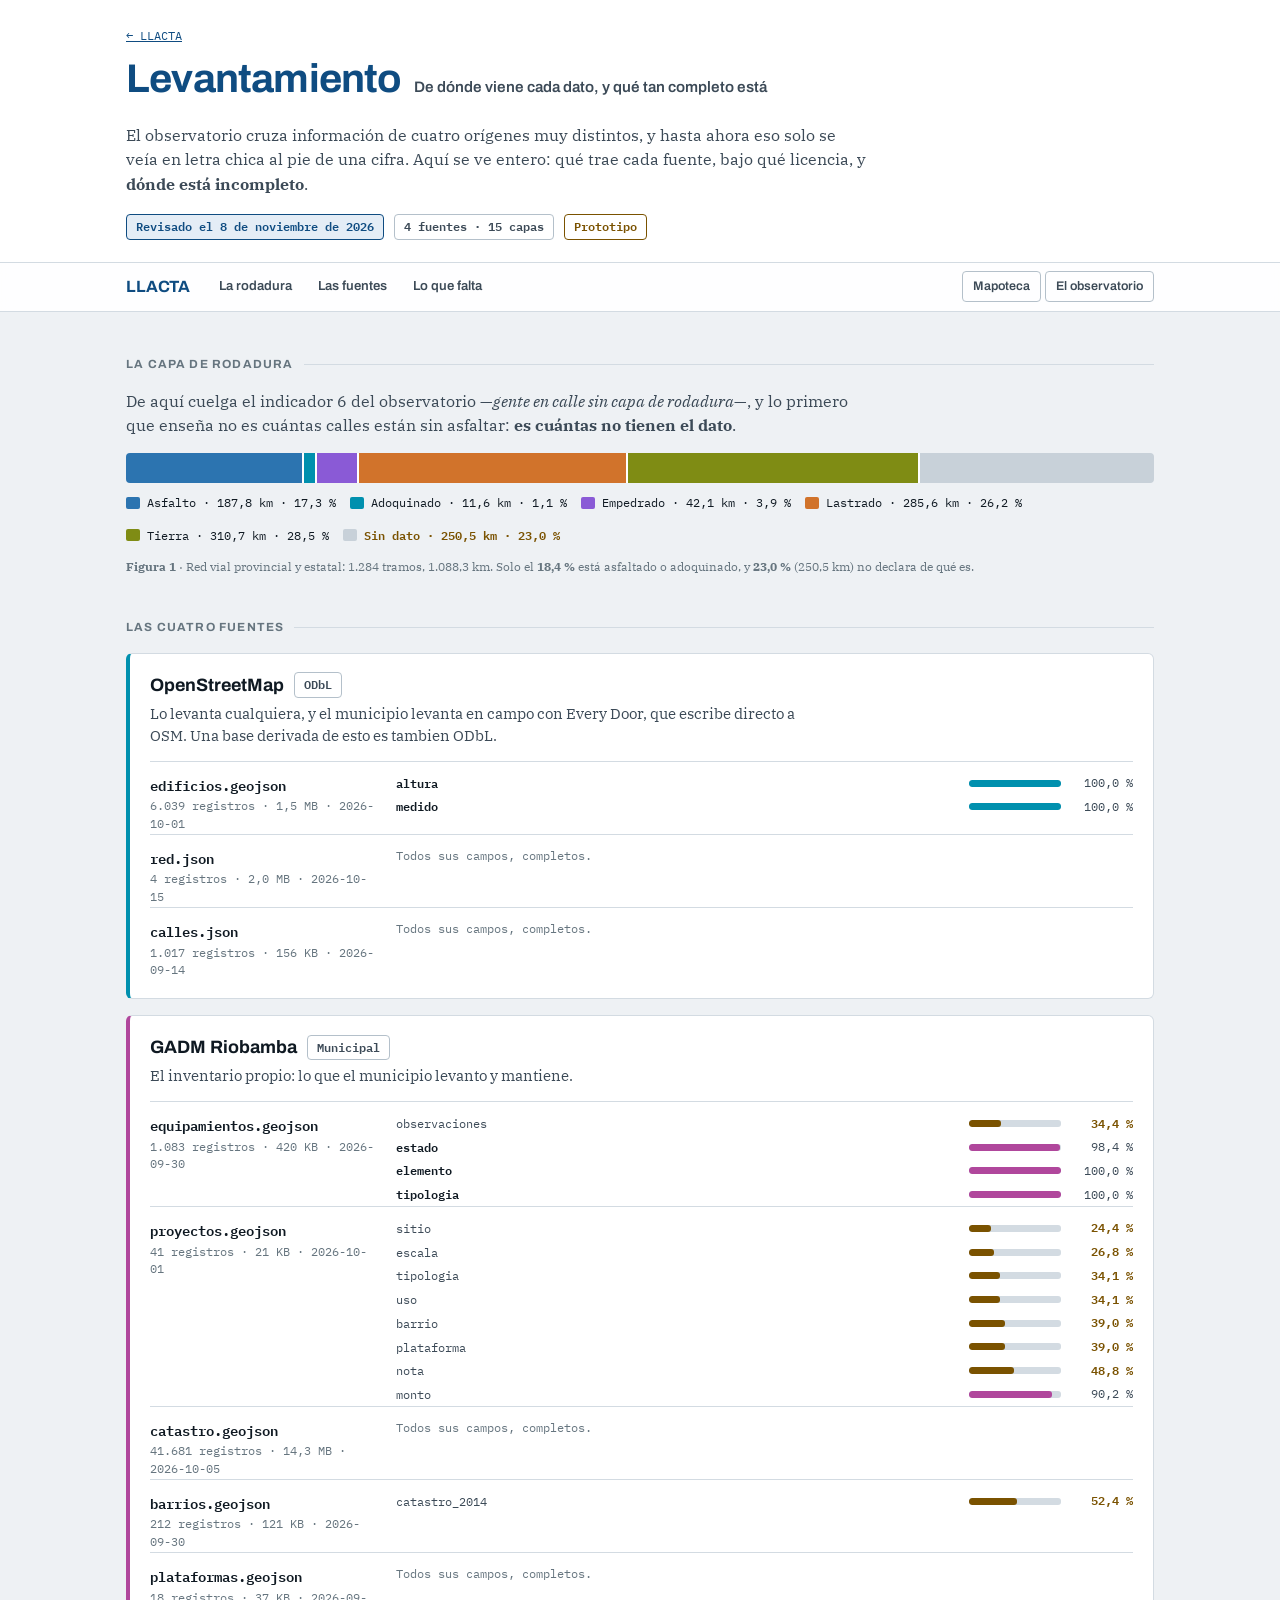
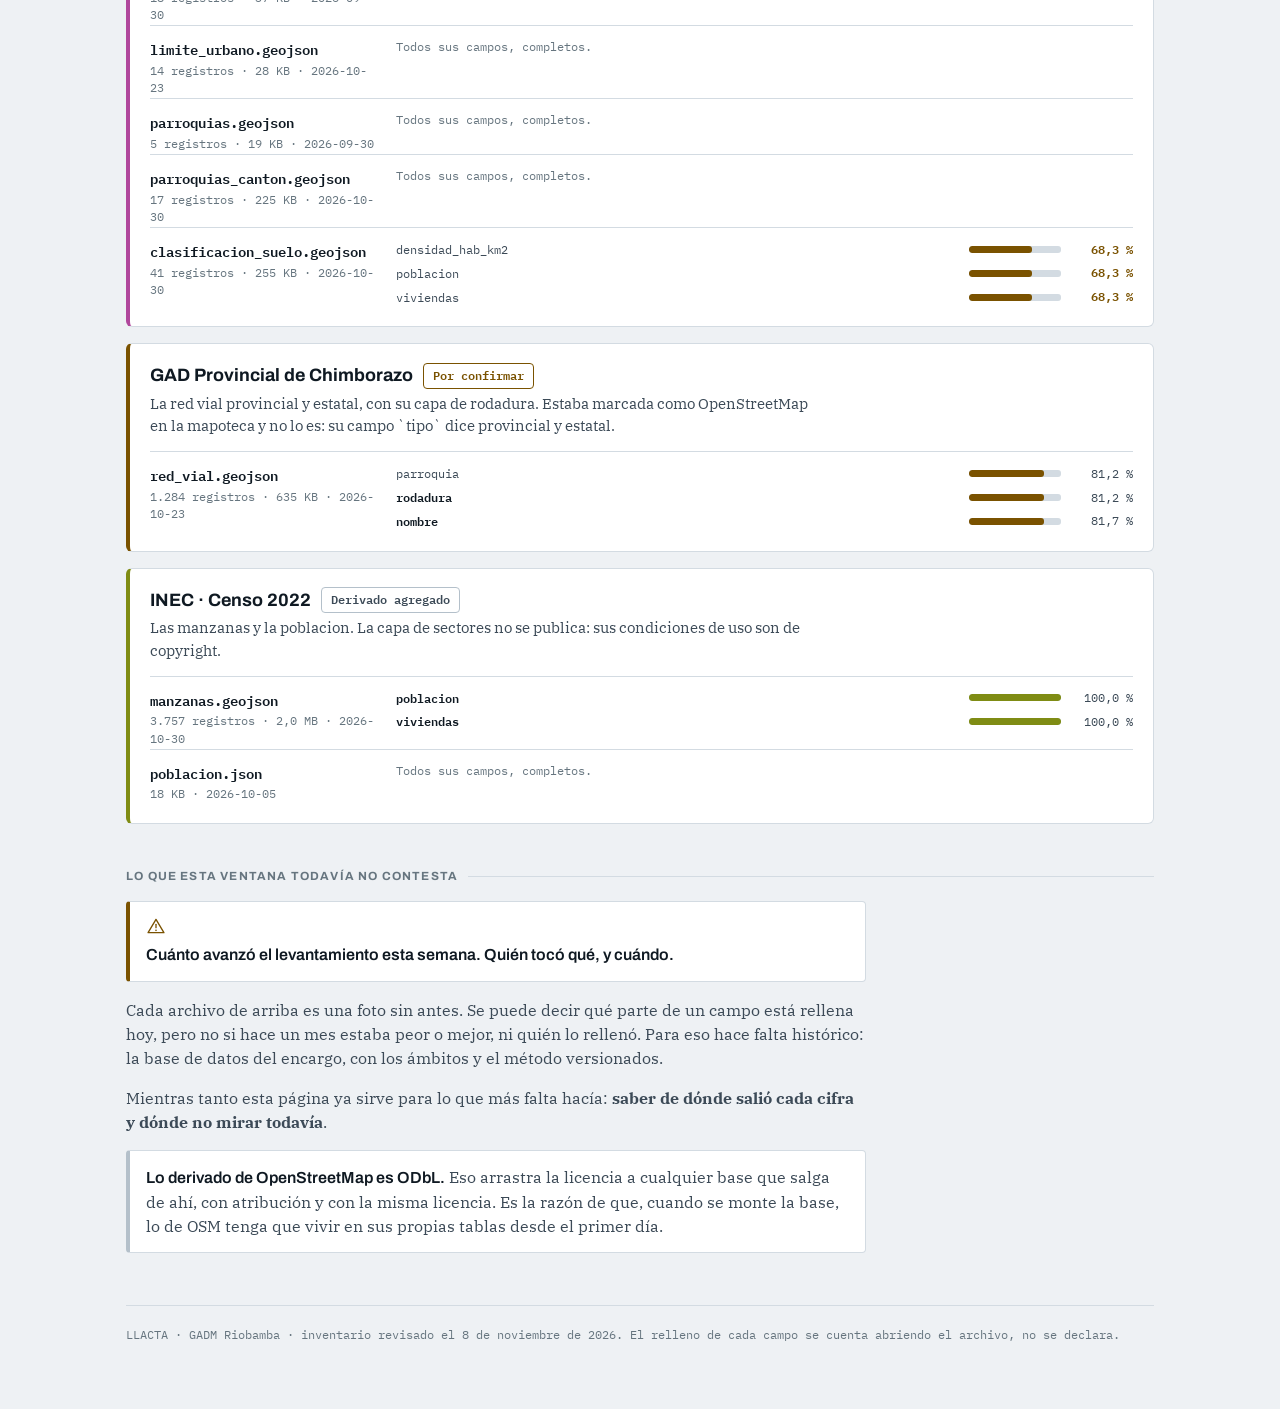
==== levantamiento.html @ 54ce2539 "Levantamiento deja de ser una promesa: la carpeta de donde viene cada dato La cuarta ventana decia «" ====
<!doctype html>
<html lang="es-EC">
<head>
<meta charset="utf-8">
<meta name="viewport" content="width=device-width, initial-scale=1">
<title>Levantamiento · LLACTA</title>
<link rel="preconnect" href="https://fonts.googleapis.com">
<link rel="preconnect" href="https://fonts.gstatic.com" crossorigin>
<link href="https://fonts.googleapis.com/css2?family=Archivo:wght@400;600;700&family=IBM+Plex+Mono:wght@400;600&family=IBM+Plex+Serif:wght@400&display=swap" rel="stylesheet">
<link rel="stylesheet" href="estilo.css?v=1794196965">
</head>
<body>

<header id="arriba">
  <div class="cab">
    <p class="migas"><a href="index.html">← LLACTA</a></p>
    <div class="marca">
      <a class="vuelta" href="index.html">Levantamiento</a>
      <span class="sub">De dónde viene cada dato, y qué tan completo está</span>
    </div>
    <p class="lema">
      El observatorio cruza información de cuatro orígenes muy distintos, y
      hasta ahora eso solo se veía en letra chica al pie de una cifra. Aquí se
      ve entero: qué trae cada fuente, bajo qué licencia, y
      <strong>dónde está incompleto</strong>.
    </p>
    <div class="sello" id="sello"></div>
  </div>
</header>

<nav class="cinta" aria-label="Secciones">
  <div class="cinta-dentro">
    <a class="sigla" href="index.html">LLACTA</a>
    <a class="salto" href="#rodadura">La rodadura</a>
    <a class="salto" href="#fuentes">Las fuentes</a>
    <a class="salto" href="#falta">Lo que falta</a>
    <span class="fuera">
      <a href="mapoteca.html">Mapoteca</a>
      <a href="index.html">El observatorio</a>
    </span>
  </div>
</nav>

<div class="envoltura">

  <h2 class="gr-eyebrow" id="rodadura">La capa de rodadura</h2>
  <div class="prosa" style="max-width:none">
    <p style="max-width:74ch">
      De aquí cuelga el indicador 6 del observatorio —<em>gente en calle sin capa
      de rodadura</em>—, y lo primero que enseña no es cuántas calles están sin
      asfaltar: <strong>es cuántas no tienen el dato</strong>.
    </p>
  </div>
  <div class="apilada" id="apilada"></div>
  <div class="rod-leyenda" id="rod-leyenda"></div>
  <p class="cita" style="margin-top:12px" id="rod-pie"></p>

  <h2 class="gr-eyebrow" id="fuentes">Las cuatro fuentes</h2>
  <div id="fuentes-lista"></div>

  <h2 class="gr-eyebrow" id="falta">Lo que esta ventana todavía no contesta</h2>
  <div class="prosa">
    <div class="gr-nota gr-nota--aviso">
      <span class="cabeza" data-ico="aviso"></span>
      <strong>Cuánto avanzó el levantamiento esta semana. Quién tocó qué, y
      cuándo.</strong>
    </div>
    <p>
      Cada archivo de arriba es una foto sin antes. Se puede decir qué parte de
      un campo está rellena hoy, pero no si hace un mes estaba peor o mejor, ni
      quién lo rellenó. Para eso hace falta histórico: la base de datos del
      encargo, con los ámbitos y el método versionados.
    </p>
    <p>
      Mientras tanto esta página ya sirve para lo que más falta hacía:
      <strong>saber de dónde salió cada cifra y dónde no mirar todavía</strong>.
    </p>
    <div class="gr-nota">
      <strong>Lo derivado de OpenStreetMap es ODbL.</strong> Eso arrastra la
      licencia a cualquier base que salga de ahí, con atribución y con la misma
      licencia. Es la razón de que, cuando se monte la base, lo de OSM tenga que
      vivir en sus propias tablas desde el primer día.
    </div>
  </div>

  <footer id="pie"></footer>
</div>

<script src="datos/levantamiento.js?v=1794196939"></script>
<script src="comun.js?v=1793914880"></script>
<script src="iconos.js?v=1793914880"></script>
<script>
(function () {
  var L = window.LLACTA_LEV;
  var F = window.LL;
  var sello = document.getElementById('sello');
  if (!L || !L.fuentes) {
    sello.innerHTML = '<span class="gr-chip gr-chip--aviso">No se pudo cargar ' +
      'datos/levantamiento.js — corre scripts/levantamiento.py</span>';
    return;
  }

  var capas = L.fuentes.reduce(function (s, f) { return s + f.capas.length; }, 0);
  sello.innerHTML =
    '<span class="gr-chip gr-chip--info">Revisado el ' + F.esc(F.fecha(L.generado)) + '</span>' +
    '<span class="gr-chip">' + L.fuentes.length + ' fuentes · ' + capas + ' capas</span>' +
    '<span class="gr-chip gr-chip--aviso">Prototipo</span>';

  /* ------------------------------------------------------- la rodadura */
  var TONOS = {
    'Asfalto': 'var(--gr-s1)', 'Adoquinado': 'var(--gr-s6)',
    'Empedrado': 'var(--gr-s4)', 'Lastrado': 'var(--gr-s2)',
    'Tierra': 'var(--gr-s7)', 'Sin dato': 'var(--gr-nada)'
  };
  var rod = L.rodadura;
  if (rod) {
    // El orden no es el de mayor a menor: va de lo mejor rodado a lo peor, y
    // el hueco al final. Una barra apilada ordenada por tamaño no se puede
    // leer como una escala; ordenada por calidad, sí.
    var orden = ['Asfalto', 'Adoquinado', 'Empedrado', 'Lastrado', 'Tierra', 'Sin dato'];
    var clases = orden.map(function (n) {
      return rod.clases.filter(function (c) { return c.clase === n; })[0];
    }).filter(Boolean);

    document.getElementById('apilada').innerHTML = clases.map(function (c) {
      return '<i style="flex:' + c.pct + ';background:' + (TONOS[c.clase] || 'var(--gr-nada)') +
        '" title="' + F.esc(c.clase) + ': ' + F.N1.format(c.km) + ' km"></i>';
    }).join('');

    document.getElementById('rod-leyenda').innerHTML = clases.map(function (c) {
      return '<span' + (c.sin_dato ? ' class="hueco"' : '') + '><i style="background:' +
        (TONOS[c.clase] || 'var(--gr-nada)') + '"></i>' + F.esc(c.clase) + ' · ' +
        F.N1.format(c.km) + ' km · ' + F.N1.format(c.pct) + ' %</span>';
    }).join('');

    var sinDato = clases.filter(function (c) { return c.sin_dato; })[0];
    var duros = clases.filter(function (c) {
      return c.clase === 'Asfalto' || c.clase === 'Adoquinado';
    }).reduce(function (s, c) { return s + c.pct; }, 0);
    document.getElementById('rod-pie').innerHTML =
      '<b>Figura 1</b> · Red vial provincial y estatal: ' +
      F.N.format(rod.total_tramos) + ' tramos, ' + F.N1.format(rod.total_km) +
      ' km. Solo el <strong>' + F.N1.format(duros) +
      ' %</strong> está asfaltado o adoquinado' +
      (sinDato ? ', y <strong>' + F.N1.format(sinDato.pct) + ' %</strong> (' +
        F.N1.format(sinDato.km) + ' km) no declara de qué es' : '') + '.';
  }

  /* -------------------------------------------------------- las fuentes */
  function campo(c, acento) {
    var flojo = c.pct < 80;
    return '<div class="campo' + (c.clave ? ' clave' : '') + (flojo ? ' flojo' : '') + '">' +
      '<b>' + F.esc(c.nombre) + '</b>' +
      '<span class="medidor"><i style="width:' + c.pct + '%"></i></span>' +
      '<span class="pc">' + F.N1.format(c.pct) + ' %</span>' +
      '</div>';
  }

  document.getElementById('fuentes-lista').innerHTML = L.fuentes.map(function (f) {
    var capas = f.capas.map(function (c) {
      // Solo se enseñan los campos que importan: los que sostienen un
      // indicador, y los que están a medio llenar. Listar los que están al
      // 100 % enterraría los que no lo están, que son los que hay que mirar.
      var mirar = (c.campos || []).filter(function (x) {
        return x.clave || x.pct < 95;
      }).sort(function (a, b) { return a.pct - b.pct; });

      return '<div class="capa-lev">' +
        '<div><h4>' + F.esc(c.archivo) + '</h4>' +
          '<span class="meta">' +
            (c.registros ? F.N.format(c.registros) + ' registros · ' : '') +
            F.peso(c.bytes) + ' · ' + F.esc(c.modificado) + '</span></div>' +
        '<div class="relleno">' +
          (mirar.length
            ? mirar.map(function (x) { return campo(x); }).join('')
            : '<span class="completo">Todos sus campos, completos.</span>') +
        '</div></div>';
    }).join('');

    return '<section class="fuente fuente--' + F.esc(f.clave) + '">' +
      '<h3>' + F.esc(f.nombre) +
        '<span class="gr-chip' + (f.verificar ? ' gr-chip--aviso' : '') + '">' +
        F.esc(f.licencia) + '</span></h3>' +
      '<p>' + F.esc(f.nota) + '</p>' + capas +
      '</section>';
  }).join('');

  document.getElementById('pie').textContent =
    'LLACTA · GADM Riobamba · inventario revisado el ' + F.fecha(L.generado) +
    '. El relleno de cada campo se cuenta abriendo el archivo, no se declara.';
})();
</script>
</body>
</html>
---- estilo.css ----
/* ---------------------------------------------------------------------------
   LLACTA · sistema de diseño del GADM Riobamba
   Tokens con prefijo --gr-. El tema oscuro se redefine dos veces a propósito:
   por preferencia del sistema y por elección explícita. Todo color nace en
   :root, nunca solo dentro de un bloque de tema.
--------------------------------------------------------------------------- */
:root{
  --gr-azul-500:#0F4C81; --gr-azul-700:#0A3860; --gr-azul-100:#E4EDF6;
  --gr-ok:#1B6046; --gr-aviso:#7A5200; --gr-error:#A8231C; --gr-info:#0F4C81;
  --gr-fondo:#EEF1F4; --gr-superficie:#FFFFFF;
  --gr-tinta:#0F1922; --gr-tinta-2:#3C4A57; --gr-tinta-3:#66757F;
  --gr-linea:#D3DBE2; --gr-linea-fuerte:#B4C0CA;
  --gr-s1:#2C74B0; --gr-s2:#D1732B; --gr-s3:#1F9070; --gr-s4:#8A5AD6;
  --gr-s5:#CE3D63; --gr-s6:#0090AE; --gr-s7:#7F8C14; --gr-s8:#B0479C;
  --gr-vacio:#D3DBE2;
  --ui:'Archivo',system-ui,-apple-system,'Segoe UI',sans-serif;
  --prosa:'IBM Plex Serif',Georgia,'Times New Roman',serif;
  --dato:'IBM Plex Mono',ui-monospace,'Cascadia Mono',Consolas,monospace;
}
@media (prefers-color-scheme:dark){:root:not([data-theme="light"]){
  --gr-azul-100:#16293C;
  --gr-ok:#7DCCAA; --gr-aviso:#E8B75B; --gr-error:#FF9A90; --gr-info:#74B2E6;
  --gr-fondo:#0B131B; --gr-superficie:#131E28;
  --gr-tinta:#E7EEF4; --gr-tinta-2:#B3C1CD; --gr-tinta-3:#8496A4;
  --gr-linea:#2A3945; --gr-linea-fuerte:#3B4C5A;
  --gr-s1:#4E95D2; --gr-s2:#D07B33; --gr-s3:#35A67F; --gr-s4:#9E77DC;
  --gr-s5:#DC5A78; --gr-s6:#1FA5C2; --gr-s7:#8E9D22; --gr-s8:#C25CAE;
  --gr-vacio:#2A3945;
}}
:root[data-theme="dark"]{
  --gr-azul-100:#16293C;
  --gr-ok:#7DCCAA; --gr-aviso:#E8B75B; --gr-error:#FF9A90; --gr-info:#74B2E6;
  --gr-fondo:#0B131B; --gr-superficie:#131E28;
  --gr-tinta:#E7EEF4; --gr-tinta-2:#B3C1CD; --gr-tinta-3:#8496A4;
  --gr-linea:#2A3945; --gr-linea-fuerte:#3B4C5A;
  --gr-s1:#4E95D2; --gr-s2:#D07B33; --gr-s3:#35A67F; --gr-s4:#9E77DC;
  --gr-s5:#DC5A78; --gr-s6:#1FA5C2; --gr-s7:#8E9D22; --gr-s8:#C25CAE;
  --gr-vacio:#2A3945;
}

*{box-sizing:border-box}
html{-webkit-text-size-adjust:100%}
body{
  margin:0; background:var(--gr-fondo); color:var(--gr-tinta);
  font-family:var(--ui); font-size:16px; line-height:1.5;
}
.envoltura{max-width:1060px; margin:0 auto; padding:0 16px 64px}

/* ------------------------------------------------------------- cabecera */
header{border-bottom:1px solid var(--gr-linea); background:var(--gr-superficie)}
.cab{max-width:1060px; margin:0 auto; padding:26px 16px 22px}
.marca{display:flex; align-items:baseline; gap:12px; flex-wrap:wrap}
.marca h1,.marca .vuelta{
  font-size:clamp(1.8rem,6vw,2.5rem); font-weight:700; margin:0;
  letter-spacing:-.02em; color:var(--gr-azul-500); text-decoration:none;
}
.marca .sub{font-size:.95rem; color:var(--gr-tinta-2); font-weight:600}
.lema{
  font-family:var(--prosa); color:var(--gr-tinta-2);
  margin:14px 0 0; max-width:74ch; font-size:1.02rem;
}
.sello{
  margin-top:18px; display:flex; gap:10px; flex-wrap:wrap; align-items:center;
}
.migas{
  font-family:var(--dato); font-size:.78rem; color:var(--gr-tinta-3);
  margin:0 0 4px;
}
.migas a{color:var(--gr-azul-500)}

/* --------------------------------------------------------- componentes */
.gr-eyebrow{
  font-size:.74rem; font-weight:700; letter-spacing:.1em; text-transform:uppercase;
  color:var(--gr-tinta-3); display:flex; align-items:center; gap:10px;
  margin:44px 0 16px;
}
.gr-eyebrow::after{content:""; flex:1; height:1px; background:var(--gr-linea)}
.gr-chip{
  display:inline-flex; align-items:center; gap:6px; padding:3px 9px;
  border-radius:4px; font-family:var(--dato); font-size:.74rem; font-weight:600;
  border:1px solid var(--gr-linea-fuerte); color:var(--gr-tinta-2);
  background:var(--gr-superficie); white-space:nowrap;
}
.gr-chip--info{border-color:var(--gr-info); color:var(--gr-info); background:var(--gr-azul-100)}
.gr-chip--aviso{border-color:var(--gr-aviso); color:var(--gr-aviso)}
.gr-chip--ok{border-color:var(--gr-ok); color:var(--gr-ok)}
.gr-nota{
  border:1px solid var(--gr-linea); border-left:4px solid var(--gr-linea-fuerte);
  background:var(--gr-superficie); border-radius:4px; padding:14px 16px;
  font-family:var(--prosa); color:var(--gr-tinta-2); max-width:74ch;
}
.gr-nota--aviso{border-left-color:var(--gr-aviso)}
.gr-nota--info{border-left-color:var(--gr-info)}
.gr-nota strong{color:var(--gr-tinta); font-family:var(--ui); font-weight:600}
.gr-nota + .gr-nota{margin-top:12px}

/* ----------------------------------------------------- las cuatro ventanas
   Son la interfaz, no un menú: cada una dice qué hace, qué sostiene del
   observatorio y si está lista. La que no existe se ve que no existe. */
.ventanas{display:grid; gap:14px; grid-template-columns:1fr}
@media (min-width:680px){.ventanas{grid-template-columns:repeat(2,1fr)}}
@media (min-width:1000px){.ventanas{grid-template-columns:repeat(4,1fr)}}
.ventana{
  display:flex; flex-direction:column; gap:10px; min-height:220px;
  background:var(--gr-superficie); border:1px solid var(--gr-linea);
  border-top:3px solid var(--gr-linea-fuerte);
  border-radius:6px; padding:18px; text-decoration:none; color:inherit;
}
a.ventana:hover{border-color:var(--gr-azul-500); background:var(--gr-azul-100)}
/* LAS VENTANAS NO USAN LOS COLORES DE LOS INDICADORES.
   Las series 1, 2 y 3 son el área verde, la escuela y la salud —son datos—.
   Si las ventanas usaran esas mismas tres, el azul significaría «área verde»
   y «Visor» a la vez en la misma pantalla, y el color dejaría de querer decir
   nada. Las ventanas se llevan la otra mitad de la paleta, que está validada
   igual: así hay un solo registro de color y cada tono nombra una cosa. */
.ventana--1{border-top-color:var(--gr-s6)}
.ventana--2{border-top-color:var(--gr-s8)}
.ventana--3{border-top-color:var(--gr-s7)}
.ventana--4{border-top-color:var(--gr-s4)}
.ventana[aria-disabled="true"]{opacity:.72; border-style:dashed}
.ventana h3{
  margin:0; font-size:1.18rem; font-weight:700; letter-spacing:-.01em;
  display:flex; align-items:center; justify-content:space-between; gap:8px;
}
.ventana p{margin:0; font-family:var(--prosa); font-size:.92rem; color:var(--gr-tinta-2)}
.ventana .pie{
  margin-top:auto; padding-top:10px; border-top:1px solid var(--gr-linea);
  font-family:var(--dato); font-size:.74rem; color:var(--gr-tinta-3);
}
.ventana .flecha{font-weight:700; color:var(--gr-azul-500)}

/* ------------------------------------------------------- los indicadores */
.tarjetas{display:grid; gap:16px; grid-template-columns:1fr}
@media (min-width:760px){.tarjetas{grid-template-columns:repeat(3,1fr)}}
.ind{
  background:var(--gr-superficie); border:1px solid var(--gr-linea);
  border-radius:6px; padding:20px; display:flex; flex-direction:column; gap:14px;
}
.ind h3{margin:0; font-size:1.02rem; font-weight:600; line-height:1.3; color:var(--gr-tinta)}
.cifra{display:flex; align-items:baseline; gap:4px; margin:0}
.cifra b{
  font-family:var(--dato); font-weight:600; font-size:3rem; line-height:1;
  font-variant-numeric:tabular-nums; letter-spacing:-.03em;
}
.cifra span{font-family:var(--dato); font-size:1.2rem; color:var(--gr-tinta-2)}
.ind--1 .cifra b{color:var(--gr-s1)}
.ind--2 .cifra b{color:var(--gr-s2)}
.ind--3 .cifra b{color:var(--gr-s3)}
.gente{
  font-family:var(--dato); font-size:.82rem; color:var(--gr-tinta-2);
  font-variant-numeric:tabular-nums; margin:4px 0 0;
}
.gente b{color:var(--gr-tinta); font-weight:600}
.barra{height:10px; border-radius:4px; background:var(--gr-vacio); overflow:hidden}
.barra i{display:block; height:100%; border-radius:4px}
.ind--1 .barra i{background:var(--gr-s1)}
.ind--2 .barra i{background:var(--gr-s2)}
.ind--3 .barra i{background:var(--gr-s3)}
.ficha{
  margin:0; padding-top:12px; border-top:1px solid var(--gr-linea);
  display:grid; grid-template-columns:auto 1fr; gap:4px 12px; font-size:.8rem;
}
.ficha dt{color:var(--gr-tinta-3); font-weight:600}
.ficha dd{
  margin:0; font-family:var(--dato); color:var(--gr-tinta-2);
  font-variant-numeric:tabular-nums;
}
.cita{font-family:var(--prosa); font-size:.78rem; color:var(--gr-tinta-3); margin:0; line-height:1.45}

/* -------------------------------------------------------------- tablas */
.gr-tabla{overflow-x:auto; border:1px solid var(--gr-linea); border-radius:4px; background:var(--gr-superficie)}
table{border-collapse:collapse; width:100%; min-width:620px; font-size:.86rem}
th,td{padding:10px 14px; text-align:left; border-bottom:1px solid var(--gr-linea); vertical-align:top}
th{
  font-size:.72rem; letter-spacing:.06em; text-transform:uppercase;
  color:var(--gr-tinta-3); font-weight:700; background:var(--gr-fondo);
  white-space:nowrap;
}
td.n{font-family:var(--dato); font-variant-numeric:tabular-nums; text-align:right; white-space:nowrap}
td.m{font-family:var(--dato); font-size:.8rem}
tbody tr:last-child td{border-bottom:none}
.campos{color:var(--gr-tinta-3); font-size:.74rem; display:block; margin-top:3px; line-height:1.4}
.gr-btn{
  display:inline-block; padding:5px 11px; border-radius:4px;
  background:var(--gr-azul-500); color:#fff; text-decoration:none;
  font-size:.76rem; font-weight:600; white-space:nowrap;
}
.gr-btn:hover{background:var(--gr-azul-700)}
.gr-btn--secundario{background:transparent; color:var(--gr-azul-500); border:1px solid var(--gr-azul-500)}

.prosa{font-family:var(--prosa); color:var(--gr-tinta-2); max-width:74ch}
.prosa h3{font-family:var(--ui); font-size:1rem; color:var(--gr-tinta); margin:22px 0 8px}
.prosa code{font-family:var(--dato); font-size:.86em; background:var(--gr-azul-100); padding:1px 5px; border-radius:3px; color:var(--gr-tinta)}
.prosa ul{padding-left:20px}
.prosa li{margin:6px 0}
footer{
  margin-top:52px; padding-top:20px; border-top:1px solid var(--gr-linea);
  font-family:var(--dato); font-size:.76rem; color:var(--gr-tinta-3);
}
a{color:var(--gr-azul-500)}
:where(a,button,[tabindex]):focus-visible{
  outline:3px solid var(--gr-azul-500); outline-offset:2px; border-radius:4px;
}
@media (prefers-reduced-motion:reduce){*{animation:none!important; transition:none!important}}

/* ---------------------------------------------------------------------------
   EL MAPA
   3.757 trazos SVG generados por scripts/escalas.py. No hay biblioteca de
   mapas ni mosaicos: la ciudad no se mueve y el dibujo pesa lo que pesa.
   El color es la rampa secuencial del sistema; lo no cubierto NO es el tono
   más claro de la rampa, es un gris aparte, porque «sin cobertura» no es
   «poca cobertura».
--------------------------------------------------------------------------- */
:root{
  --gr-sec-0:#DCE9F4; --gr-sec-1:#B3CFE7; --gr-sec-2:#7FAED6;
  --gr-sec-3:#4A88BE; --gr-sec-4:#1F5F94; --gr-sec-5:#0A3860;
  --gr-nada:#C8D1D9; --gr-borde-mapa:#8496A4;
}
/* En tema oscuro la rampa se invierte en luminosidad, no en tono.
   Sobre fondo claro, «mas cobertura» es «mas oscuro»; sobre fondo oscuro eso
   deja a la manzana con menos cobertura brillando mas que ninguna, que es
   justo lo contrario de lo que el mapa quiere decir. Mismo azul, el brillo
   siguiendo a la magnitud. */
@media (prefers-color-scheme:dark){:root:not([data-theme="light"]){
  --gr-sec-0:#1B3047; --gr-sec-1:#24496E; --gr-sec-2:#2F6798;
  --gr-sec-3:#4189C4; --gr-sec-4:#6FAEE0; --gr-sec-5:#A9D2F2;
  --gr-nada:#3A4048; --gr-borde-mapa:#6E8090;
}}
:root[data-theme="dark"]{
  --gr-sec-0:#1B3047; --gr-sec-1:#24496E; --gr-sec-2:#2F6798;
  --gr-sec-3:#4189C4; --gr-sec-4:#6FAEE0; --gr-sec-5:#A9D2F2;
  --gr-nada:#3A4048; --gr-borde-mapa:#6E8090;
}

/* «Sin cobertura» lleva trama ademas de color: el sistema dice que nada
   depende solo del color, y aqui ademas no es un valor bajo de la escala
   sino otra cosa. La trama lo saca de la rampa a la vista. */
.leyenda i.rayada{
  background-image:repeating-linear-gradient(45deg,
    rgba(255,255,255,.55) 0 1px, transparent 1px 4px);
}

.lienzo{
  position:relative; background:var(--gr-superficie);
  border:1px solid var(--gr-linea); border-radius:6px; overflow:hidden;
}
/* Solo los dos mapas, no «cualquier svg dentro del lienzo»: los iconos de
   las pastillas viven ahí dentro y con `width:100%` salían del tamaño de una
   tarjeta. */
#svg-mapa, #svg-red{display:block; width:100%; height:auto; background:var(--gr-fondo)}
/* EL GROSOR VA EN PIXELES DE PANTALLA, no en unidades del dibujo.
   `vector-effect:non-scaling-stroke` desengancha el trazo de la escala del
   viewBox. Sin él, acercarse a la ciudad encoge el viewBox, el navegador
   escala todo con él y las calles engordan hasta empastarse: el damero del
   centro se convertía en una mancha. Así la línea mide lo mismo en el cantón
   y en la ciudad, y es la densidad la que crea el tono, no el grosor. */
.mz{stroke:none; shape-rendering:geometricPrecision}
.mz:hover{
  stroke:var(--gr-tinta); stroke-width:2; vector-effect:non-scaling-stroke;
  paint-order:stroke;
}
.par{
  fill:none; stroke:var(--gr-borde-mapa); stroke-width:1.6;
  vector-effect:non-scaling-stroke; pointer-events:none; opacity:.85;
}

.mandos{
  display:flex; gap:8px; flex-wrap:wrap; align-items:center;
  padding:14px 16px; border-bottom:1px solid var(--gr-linea);
  background:var(--gr-superficie);
}
.mandos .sep{flex:1}
.pastilla{
  font-family:var(--ui); font-size:.82rem; font-weight:600; cursor:pointer;
  padding:7px 13px; min-height:38px; border-radius:4px;
  border:1px solid var(--gr-linea-fuerte); background:transparent;
  color:var(--gr-tinta-2);
}
.pastilla:hover{border-color:var(--gr-azul-500); color:var(--gr-azul-500)}
.pastilla[aria-pressed="true"]{
  background:var(--gr-azul-500); border-color:var(--gr-azul-500); color:#fff;
}

.leyenda{
  display:flex; gap:14px; flex-wrap:wrap; align-items:center;
  padding:12px 16px; border-top:1px solid var(--gr-linea);
  font-family:var(--dato); font-size:.74rem; color:var(--gr-tinta-2);
}
.leyenda .tramo{display:flex; align-items:center; gap:6px}
.leyenda i{width:16px; height:12px; border-radius:2px; display:block}

.globo{
  position:absolute; pointer-events:none; z-index:5; max-width:230px;
  background:var(--gr-superficie); border:1px solid var(--gr-linea-fuerte);
  border-radius:6px; padding:9px 11px; font-size:.78rem; line-height:1.45;
  box-shadow:0 6px 20px rgba(0,0,0,.18); display:none;
}
.globo b{font-family:var(--dato); font-variant-numeric:tabular-nums}
.globo .donde{font-weight:700; display:block; margin-bottom:2px}

/* --------------------------------------------------------- el titular */
.titular{
  display:grid; gap:18px; align-items:center; margin:0 0 18px;
  grid-template-columns:1fr;
}
@media (min-width:820px){.titular{grid-template-columns:minmax(0,1fr) minmax(0,1fr)}}
.titular .grande{
  font-family:var(--dato); font-weight:600; letter-spacing:-.03em;
  font-size:clamp(2.6rem,8vw,4.2rem); line-height:1; margin:0;
  font-variant-numeric:tabular-nums; color:var(--gr-azul-500);
}
.titular p{margin:10px 0 0; font-family:var(--prosa); color:var(--gr-tinta-2); max-width:54ch}

/* -------------------------------------------------------- objetivos */
.objetivos{display:grid; gap:12px; grid-template-columns:1fr}
@media (min-width:700px){.objetivos{grid-template-columns:repeat(2,1fr)}}
.objetivo{
  display:flex; gap:12px; align-items:flex-start;
  background:var(--gr-superficie); border:1px solid var(--gr-linea);
  border-radius:4px; padding:14px 16px;
}
.objetivo .num{
  font-family:var(--dato); font-weight:600; color:var(--gr-azul-500);
  font-size:.9rem; padding-top:1px;
}
.objetivo p{margin:0; font-family:var(--prosa); font-size:.92rem; color:var(--gr-tinta-2)}
.objetivo strong{font-family:var(--ui); color:var(--gr-tinta)}

/* -------------------------------------------------- tabla de parroquias */
td .lectura{font-family:var(--dato); font-size:.78rem}
.vecina{color:var(--gr-tinta-3)}
.sinv{color:var(--gr-aviso); font-weight:600}
.barrita{
  display:inline-block; vertical-align:middle; width:52px; height:7px;
  border-radius:3px; background:var(--gr-vacio); margin-right:7px; overflow:hidden;
}
.barrita i{display:block; height:100%; background:var(--gr-s1); border-radius:3px}

/* ---------------------------------------------------------------------------
   EL MAPA DE LA RED
   Lienzo oscuro en los dos temas, a propósito: una red de 1.923 km dibujada
   con líneas de un píxel solo se lee cuando el fondo no compite con ella.
   La escala NO es secuencial: es divergente, y gira en el radio que fija la
   ordenanza. Azul es «dentro de la norma», ocre es «fuera».
--------------------------------------------------------------------------- */
:root{
  --gr-cerca-2:#A9D2F2;  /* a menos de medio radio */
  --gr-cerca-1:#4189C4;  /* dentro del radio */
  --gr-pivote:#9AA7B2;   /* justo fuera */
  --gr-lejos-1:#D19A72;
  --gr-lejos-2:#8C3B18;
  --gr-noche:#0A0E13;
}
.lienzo--noche{background:var(--gr-noche)}
.lienzo--noche #svg-mapa, .lienzo--noche #svg-red{background:var(--gr-noche)}
.tramo-via{
  fill:none; stroke-linecap:round; stroke-linejoin:round;
  stroke-width:1.1; vector-effect:non-scaling-stroke;
}
/* El trazo visible es de un pelo; para poder señalar una calle con el cursor
   hace falta algo más ancho que un píxel, así que al pasar por encima se
   engorda. El relleno transparente da superficie que señalar sin pintar nada. */
.tramo-via:hover{stroke-width:4}
.lienzo--noche .par{stroke:#56636F; stroke-width:1.4; opacity:.95}
.lienzo--noche .leyenda{
  background:var(--gr-noche); color:#C3CDD6; border-top-color:#222A33;
}
.vistas{display:flex; gap:0; border:1px solid var(--gr-linea-fuerte); border-radius:4px; overflow:hidden}
.vistas .pastilla{border:none; border-radius:0; margin:0}
.vistas .pastilla + .pastilla{border-left:1px solid var(--gr-linea-fuerte)}

/* ---------------------------------------------------------------------------
   SIMBOLOGÍA CARTOGRÁFICA
   Lo que separa un gráfico de colores de una lámina: la escala, el norte, el
   rótulo del lugar y una leyenda que dice dónde está el umbral. Todo medido,
   nada decorativo: la barra de escala se calcula con los metros por unidad
   que traen los datos.
--------------------------------------------------------------------------- */
.figura{
  font-family:var(--prosa); font-style:italic; font-size:.84rem;
  color:var(--gr-tinta-2); margin:0 0 10px;
}
.figura b{font-family:var(--ui); font-style:normal; font-weight:700; color:var(--gr-tinta)}

/* Rótulos sobre el mapa, con su guía fina. Van en el SVG para que escalen
   con él y no se despeguen del sitio que nombran. */
.rotulo{
  font-family:var(--ui); font-weight:600; fill:var(--gr-tinta);
  paint-order:stroke; stroke:var(--gr-fondo); stroke-width:3px;
  stroke-linejoin:round; pointer-events:none;
}
.lienzo--noche .rotulo{fill:#E7EEF4; stroke:#0A0E13}
.guia{stroke:var(--gr-tinta-3); stroke-width:1; pointer-events:none; opacity:.7}
.lienzo--noche .guia{stroke:#8496A4}
.punto-rotulo{fill:var(--gr-tinta-3); pointer-events:none}
.lienzo--noche .punto-rotulo{fill:#C3CDD6}

/* La escala y el norte, abajo a la izquierda del lienzo. */
.aparejo{
  position:absolute; left:14px; bottom:14px; z-index:3;
  display:flex; align-items:flex-end; gap:16px; pointer-events:none;
}
.escala-barra{
  font-family:var(--dato); font-size:.68rem; color:var(--gr-tinta-2);
  letter-spacing:.02em;
}
/* Sin min-width ni max-width: el ancho lo fija el cálculo en píxeles, y
   forzarlo desde aquí volvería a hacer que la barra midiera otra cosa de la
   que dice. */
.lienzo--noche .escala-barra, .lienzo--noche .norte{color:#C3CDD6}
.escala-barra .regla{
  display:flex; height:7px; border:1px solid currentColor; margin-bottom:3px;
}
.escala-barra .regla span{flex:1; border-right:1px solid currentColor}
.escala-barra .regla span:last-child{border-right:none}
.escala-barra .regla span:nth-child(odd){background:currentColor}
.escala-barra .cifras{display:flex; justify-content:space-between}
.norte{
  font-family:var(--dato); font-size:.68rem; color:var(--gr-tinta-2);
  text-align:center; line-height:1.1;
}
.norte svg{display:block; margin:0 auto 2px}

/* La leyenda graduada: una rampa continua con el umbral de la ordenanza
   marcado encima. Es la forma en que una lámina dice «aquí está la norma». */
.rampa{display:flex; flex-direction:column; gap:3px; min-width:min(330px,100%)}
.rampa .barra-l{display:flex; height:11px; border-radius:2px; overflow:hidden}
.rampa .barra-l i{flex:1; display:block}
.rampa .ejes{position:relative; height:28px}
.rampa .marca{
  position:absolute; transform:translateX(-50%); text-align:center;
  font-family:var(--dato); font-size:.66rem; color:var(--gr-tinta-3);
  line-height:1.25; white-space:nowrap;
}
.lienzo--noche .rampa .marca{color:#9BA8B4}
.rampa .marca::before{
  content:""; display:block; width:1px; height:5px; margin:0 auto 2px;
  background:currentColor;
}
.rampa .marca.umbral{color:var(--gr-tinta); font-weight:600}
.lienzo--noche .rampa .marca.umbral{color:#F0F5FA}
.rampa .marca.umbral::before{height:9px; width:2px}
.rampa .titulo{
  font-family:var(--ui); font-size:.7rem; font-weight:700; letter-spacing:.07em;
  text-transform:uppercase; color:var(--gr-tinta-3);
}
.aparte{
  display:flex; align-items:center; gap:7px; font-family:var(--dato);
  font-size:.7rem; color:var(--gr-tinta-2); padding-left:18px;
  border-left:1px solid var(--gr-linea); margin-left:4px;
}
.aparte i{width:15px; height:11px; border-radius:2px; display:block}
.leyenda{align-items:flex-end}

/* ---------------------------------------------------------------------------
   ICONOS, ACENTO POR INDICADOR Y PANELES COMPARADOS
   El acento sigue a la ENTIDAD, no a su posición: el área verde es verde en la
   tarjeta, en el mapa, en la pastilla y en la columna de la tabla. Es la regla
   4 del sistema —el color sigue a la entidad, filtrar no repinta lo que queda—
   y es lo que hace que cambiar de indicador se sienta como cambiar de tema y
   no como que se movió un número.
--------------------------------------------------------------------------- */
.ico{display:block; flex:none; width:auto; height:auto}
.ico-caja{
  display:inline-flex; align-items:center; justify-content:center;
  width:40px; height:40px; border-radius:6px; flex:none;
  background:var(--gr-azul-100); color:var(--gr-azul-500);
}
.ind .ico-caja{background:color-mix(in srgb, var(--acento) 14%, transparent); color:var(--acento)}
.ind{border-top:3px solid var(--acento)}
.ind h3{display:flex; align-items:center; gap:11px}
.ind .cifra b{color:var(--acento)}
.ind .barra i{background:var(--acento)}
.ind--1{--acento:var(--gr-s1)}
.ind--2{--acento:var(--gr-s2)}
.ind--3{--acento:var(--gr-s3)}

.pastilla{display:inline-flex; align-items:center; gap:7px}
.pastilla[aria-pressed="true"][data-ind]{
  background:var(--acento-sel); border-color:var(--acento-sel);
}
.ventana h3{gap:10px}
.ventana .ico-caja{width:34px; height:34px}
.ventana--1 .ico-caja{background:color-mix(in srgb, var(--gr-s6) 15%, transparent); color:var(--gr-s6)}
.ventana--2 .ico-caja{background:color-mix(in srgb, var(--gr-s8) 15%, transparent); color:var(--gr-s8)}
.ventana--3 .ico-caja{background:color-mix(in srgb, var(--gr-s7) 15%, transparent); color:var(--gr-s7)}
.ventana--4 .ico-caja{background:color-mix(in srgb, var(--gr-s4) 15%, transparent); color:var(--gr-s4)}
.ventana--1 .flecha{color:var(--gr-s6)}
.ventana--2 .flecha{color:var(--gr-s8)}
.ventana--3 .flecha{color:var(--gr-s7)}
a.ventana--1:hover{border-color:var(--gr-s6)}
a.ventana--2:hover{border-color:var(--gr-s8)}
a.ventana--3:hover{border-color:var(--gr-s7)}
.objetivo{gap:14px}
.objetivo .ico-caja{width:36px; height:36px}
.gr-nota--aviso .cabeza{display:flex; align-items:center; gap:9px; margin-bottom:6px}
.gr-nota--aviso .cabeza .ico{color:var(--gr-aviso)}

/* Los tres paneles comparados: la misma ciudad, los tres indicadores, uno al
   lado del otro. Es la única forma de ver de un vistazo que lo que a la
   escuela le sobra a la salud le falta; alternando no se compara, se recuerda. */
.paneles{display:grid; gap:14px; grid-template-columns:1fr}
@media (min-width:720px){.paneles{grid-template-columns:repeat(3,1fr)}}
.panel{
  background:var(--gr-superficie); border:1px solid var(--gr-linea);
  border-top:3px solid var(--acento); border-radius:6px; overflow:hidden;
}
.panel h3{
  margin:0; padding:13px 14px 0; font-size:.92rem; font-weight:600;
  display:flex; align-items:center; gap:9px; color:var(--gr-tinta);
}
.panel h3 .ico{color:var(--acento)}
.panel svg.lamina{display:block; width:100%; height:auto; background:var(--gr-fondo)}
.panel .pie-panel{
  padding:11px 14px 13px; display:flex; align-items:baseline; gap:8px;
  border-top:1px solid var(--gr-linea);
}
.panel .pie-panel b{
  font-family:var(--dato); font-size:1.45rem; font-weight:600; color:var(--acento);
  font-variant-numeric:tabular-nums; line-height:1; white-space:nowrap; flex:none;
}
.panel .pie-panel span{font-family:var(--dato); font-size:.74rem; color:var(--gr-tinta-3)}
.panel--1{--acento:var(--gr-s1)}
.panel--2{--acento:var(--gr-s2)}
.panel--3{--acento:var(--gr-s3)}
.mz-l{stroke:none}
.par-l{
  fill:none; stroke:var(--gr-linea-fuerte); stroke-width:1;
  vector-effect:non-scaling-stroke; opacity:.75;
}

/* La tabla, con la columna del indicador elegido resaltada en su tono. */
th.viva{color:var(--acento-sel)!important; box-shadow:inset 0 -2px 0 var(--acento-sel)}
.barrita i{background:var(--acento-sel)}

/* ---------------------------------------------------------------------------
   LA CINTA DE NAVEGACIÓN
   Se llama «cinta» y no «barra» porque `.barra` ya existía: es la barrita de
   cobertura de las tarjetas, de 10 px de alto y con `overflow:hidden`. La
   navegación heredó esa altura y quedó invisible sin un solo error.
   La página es larga y hasta ahora solo se recorría con la rueda. La barra se
   queda pegada arriba y marca en qué sección estás, que es lo que convierte un
   documento largo en algo navegable: no basta con poder saltar, hay que saber
   dónde se está parado.
--------------------------------------------------------------------------- */
.cinta{
  position:sticky; top:0; z-index:20;
  background:color-mix(in srgb, var(--gr-superficie) 92%, transparent);
  backdrop-filter:blur(8px); -webkit-backdrop-filter:blur(8px);
  border-bottom:1px solid var(--gr-linea);
}
.cinta-dentro{
  max-width:1060px; margin:0 auto; padding:0 16px;
  display:flex; align-items:center; gap:4px; overflow-x:auto;
  scrollbar-width:none;
}
.cinta-dentro::-webkit-scrollbar{display:none}
.cinta .sigla{
  font-weight:700; color:var(--gr-azul-500); letter-spacing:-.01em;
  margin-right:14px; text-decoration:none; font-size:1.02rem; flex:none;
  padding:11px 0;
}
.cinta a.salto{
  font-size:.82rem; font-weight:600; color:var(--gr-tinta-2);
  text-decoration:none; padding:13px 11px; white-space:nowrap; flex:none;
  border-bottom:2px solid transparent;
}
.cinta a.salto:hover{color:var(--gr-azul-500)}
.cinta a.salto[aria-current="true"]{
  color:var(--gr-azul-500); border-bottom-color:var(--gr-azul-500);
}
.cinta .fuera{margin-left:auto; display:flex; gap:4px; flex:none}
.cinta .fuera a{
  font-size:.78rem; font-weight:600; text-decoration:none; padding:5px 10px;
  border:1px solid var(--gr-linea-fuerte); border-radius:4px; white-space:nowrap;
  color:var(--gr-tinta-2); display:inline-flex; align-items:center; gap:6px;
}
.cinta .fuera a:hover{border-color:var(--gr-azul-500); color:var(--gr-azul-500)}

/* Para que un salto no deje el título debajo de la barra. */
[id]{scroll-margin-top:62px}
html{scroll-behavior:smooth}
@media (prefers-reduced-motion:reduce){html{scroll-behavior:auto}}

/* Arriba del todo las ventanas pesan menos: son la puerta, no el contenido.
   Siguen siendo tarjetas, pero más bajas, para que el titular y el mapa se
   vean sin desplazar. */
.ventanas--cabecera .ventana{min-height:0; gap:8px; padding:15px 16px}
.ventanas--cabecera .ventana p{font-size:.86rem}
.ventanas--cabecera .ventana .pie{padding-top:8px; font-size:.7rem}
.ventanas--cabecera .ventana h3{font-size:1.06rem}

/* ---------------------------------------------------------------------------
   EL CONTEXTO DEL MAPA
   Hasta aquí el mapa enseñaba el efecto sin la causa: se veía a quién alcanza
   un parque y no se veía dónde está el parque. Los puntos son los
   equipamientos que producen esa cobertura, y el límite urbano dice dónde
   acaba la ciudad — sin él no se distingue «sin cobertura» de «es campo».
--------------------------------------------------------------------------- */
.equip{
  fill:var(--acento-sel); stroke:var(--gr-superficie); stroke-width:1.6;
  vector-effect:non-scaling-stroke; pointer-events:none;
}
.lienzo--noche .equip{stroke:var(--gr-noche); fill:#fff}
.urbano{
  fill:none; stroke:var(--gr-tinta-3); stroke-width:1.4;
  vector-effect:non-scaling-stroke; stroke-dasharray:7 5;
  pointer-events:none; opacity:.8;
}
.lienzo--noche .urbano{stroke:#7E8C99; opacity:.95}

/* ---------------------------------------------------------------------------
   LEVANTAMIENTO · de dónde viene cada dato y qué tan completo está
--------------------------------------------------------------------------- */
.fuente{
  background:var(--gr-superficie); border:1px solid var(--gr-linea);
  border-left:4px solid var(--acento); border-radius:6px;
  padding:18px 20px; margin-bottom:16px;
}
.fuente--osm{--acento:var(--gr-s6)}
.fuente--gadm{--acento:var(--gr-s8)}
.fuente--provincial{--acento:var(--gr-aviso)}
.fuente--inec{--acento:var(--gr-s7)}
.fuente h3{
  margin:0 0 4px; font-size:1.12rem; font-weight:700;
  display:flex; align-items:center; gap:10px; flex-wrap:wrap;
}
.fuente > p{
  margin:0 0 14px; font-family:var(--prosa); font-size:.92rem;
  color:var(--gr-tinta-2); max-width:74ch;
}
.capa-lev{
  border-top:1px solid var(--gr-linea); padding:12px 0 2px;
  display:grid; gap:4px 16px; grid-template-columns:1fr;
}
@media (min-width:700px){.capa-lev{grid-template-columns:minmax(0,230px) 1fr}}
.capa-lev h4{
  margin:0; font-size:.9rem; font-weight:600; font-family:var(--dato);
}
.capa-lev .meta{
  font-family:var(--dato); font-size:.72rem; color:var(--gr-tinta-3);
  display:block; margin-top:2px;
}
.relleno{display:flex; flex-direction:column; gap:5px}
.campo{
  display:grid; grid-template-columns:minmax(0,1fr) 92px 62px;
  align-items:center; gap:10px; font-size:.78rem;
}
.campo b{
  font-family:var(--dato); font-weight:400; color:var(--gr-tinta-2);
  overflow:hidden; text-overflow:ellipsis; white-space:nowrap;
}
.campo.clave b{color:var(--gr-tinta); font-weight:600}
.campo .medidor{height:7px; border-radius:3px; background:var(--gr-vacio); overflow:hidden}
.campo .medidor i{display:block; height:100%; background:var(--acento); border-radius:3px}
.campo .pc{
  font-family:var(--dato); font-size:.74rem; text-align:right;
  font-variant-numeric:tabular-nums; color:var(--gr-tinta-2);
}
.campo.flojo .medidor i{background:var(--gr-aviso)}
.campo.flojo .pc{color:var(--gr-aviso); font-weight:600}
.completo{font-family:var(--dato); font-size:.76rem; color:var(--gr-tinta-3)}

/* La rodadura: una barra apilada con el hueco marcado. */
.apilada{display:flex; height:30px; border-radius:4px; overflow:hidden; margin:4px 0 10px}
.apilada i{display:block; position:relative}
.apilada i + i{border-left:2px solid var(--gr-superficie)}
.rod-leyenda{display:flex; flex-wrap:wrap; gap:14px; font-size:.78rem}
.rod-leyenda span{display:flex; align-items:center; gap:7px; font-family:var(--dato)}
.rod-leyenda i{width:14px; height:12px; border-radius:2px; display:block}
.rod-leyenda .hueco{color:var(--gr-aviso); font-weight:600}
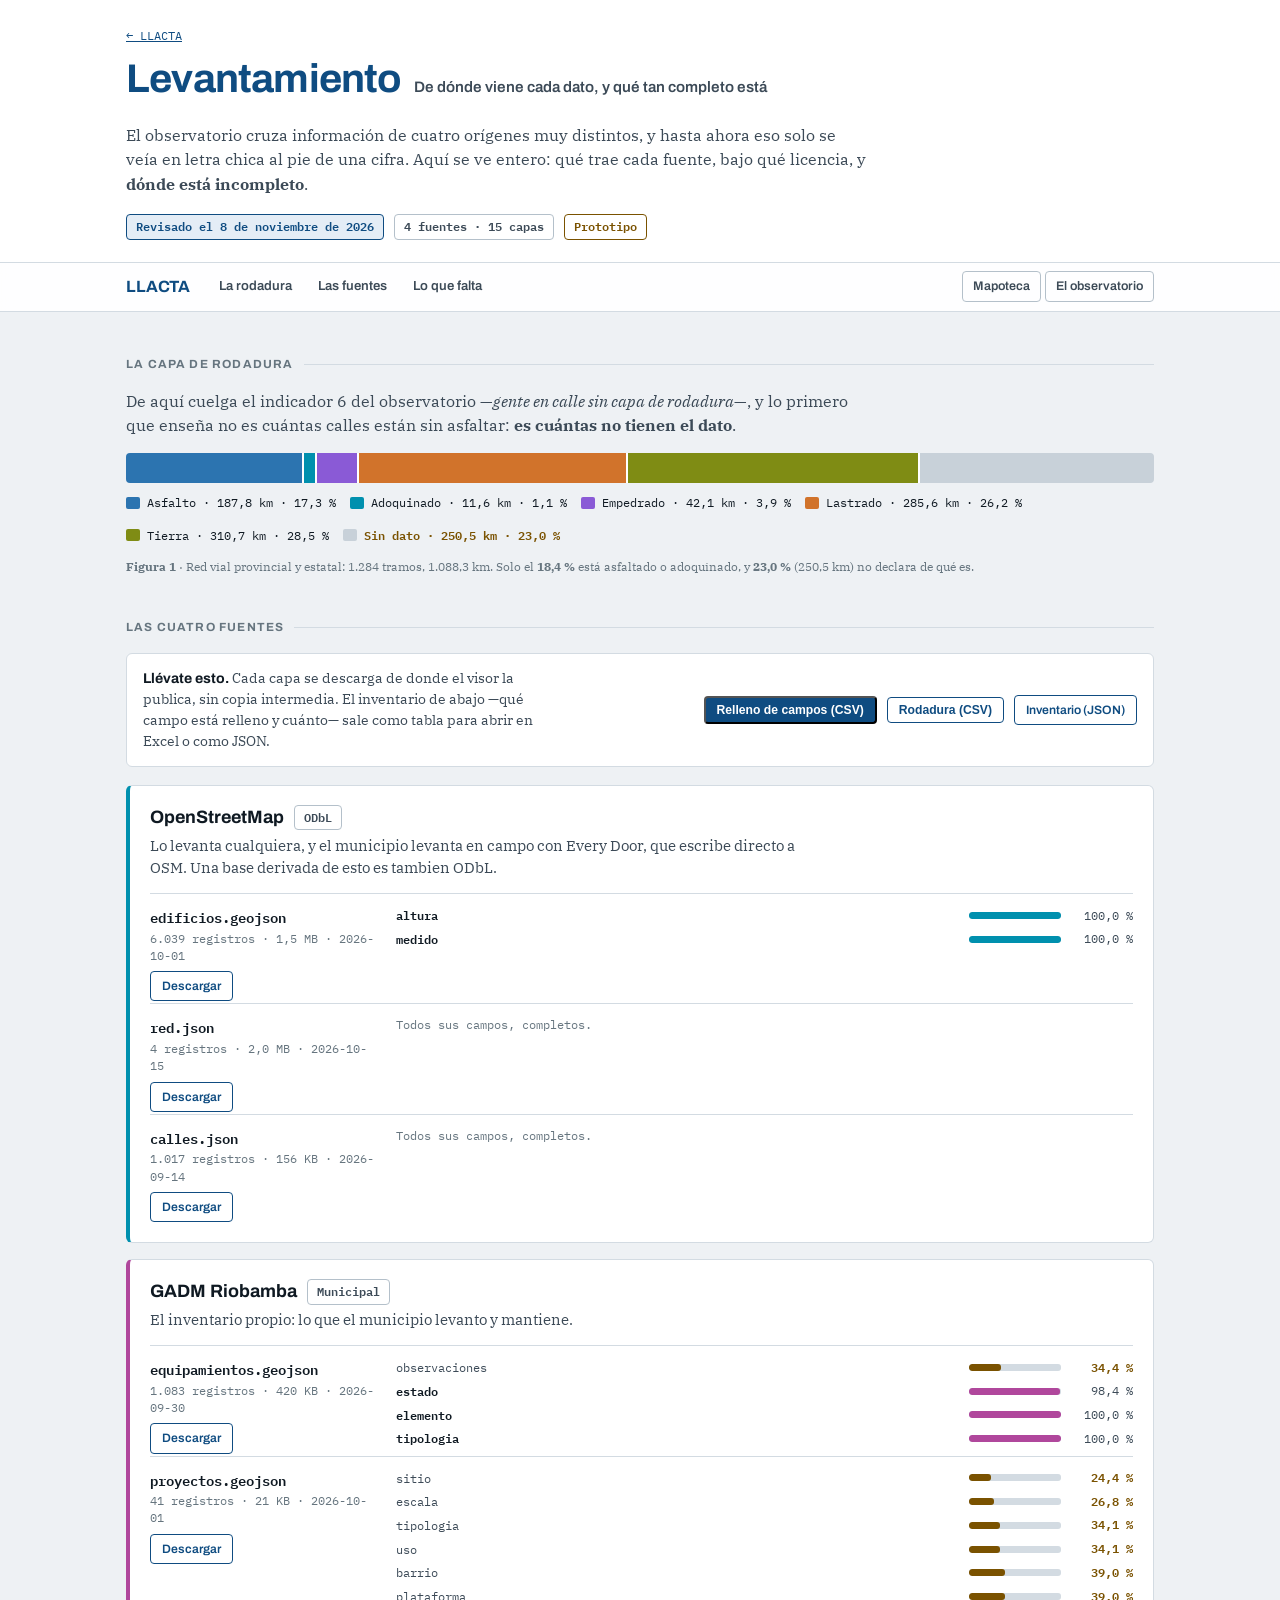
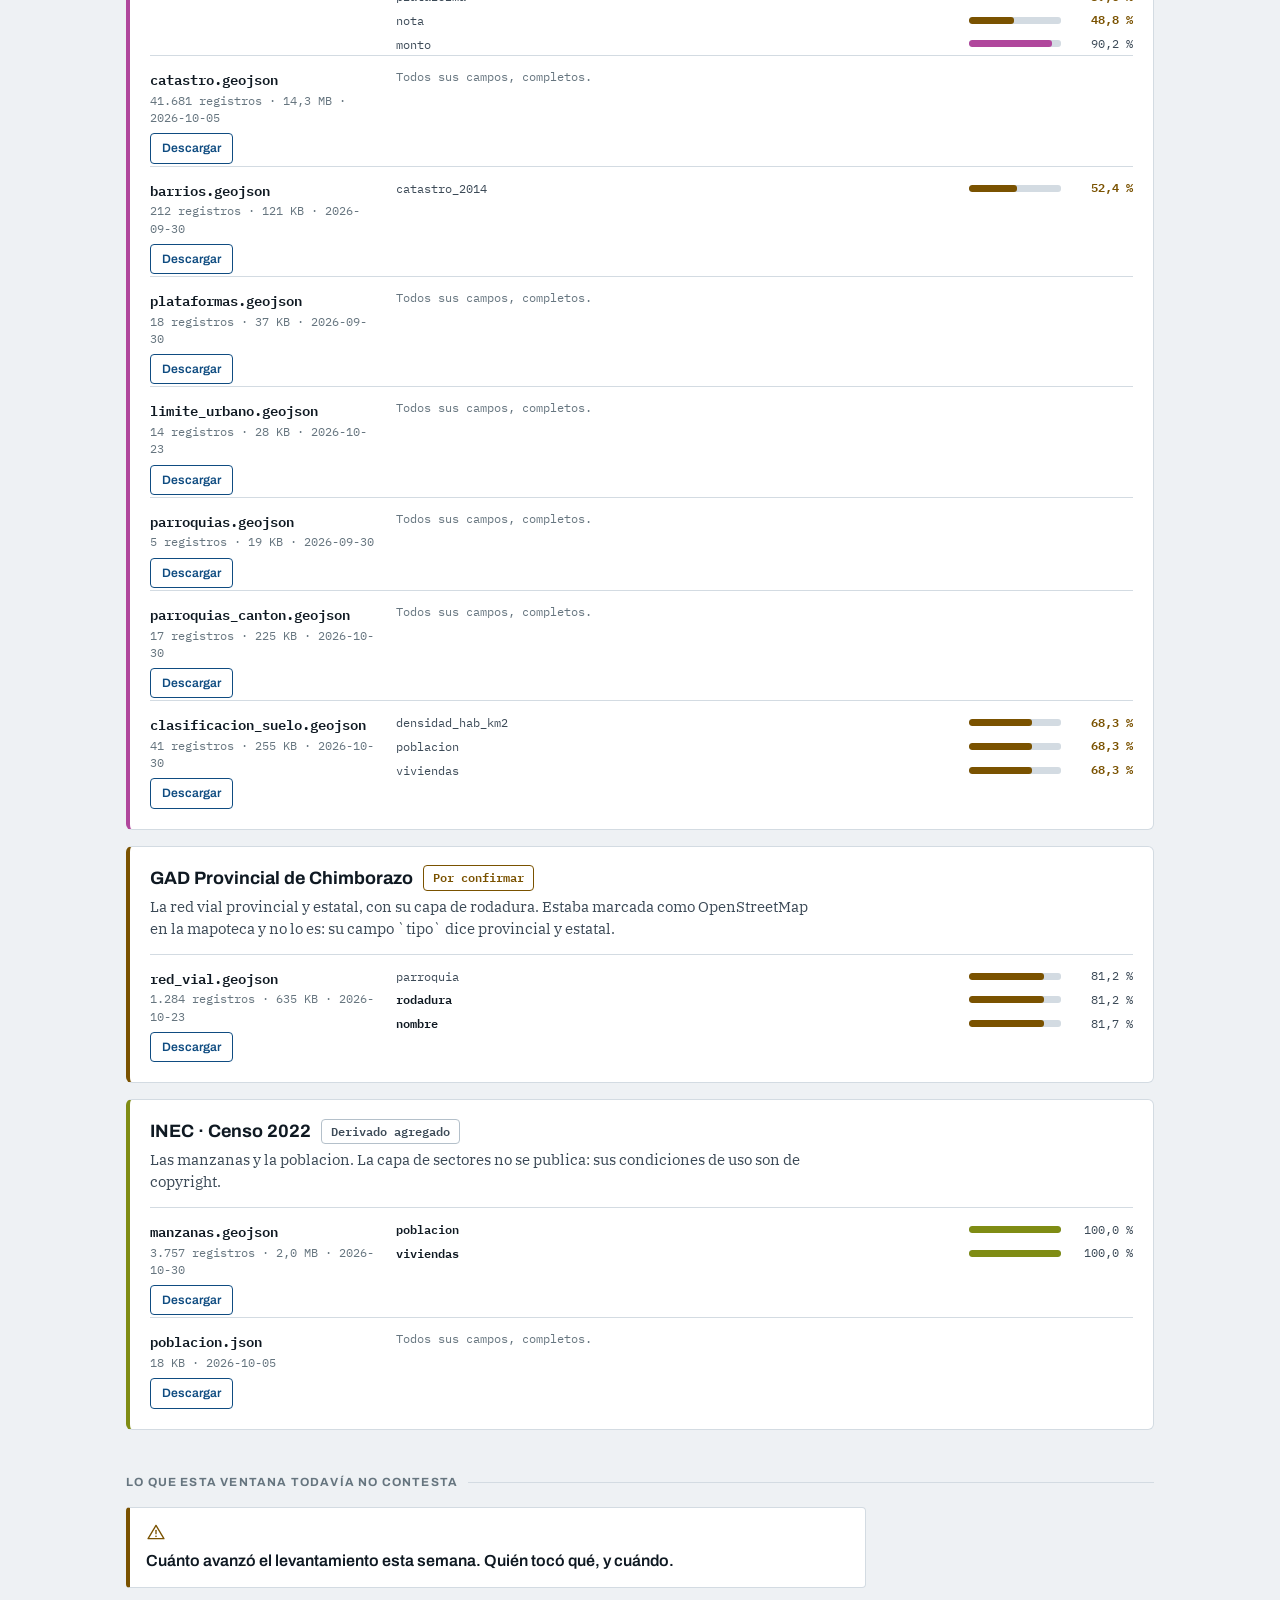
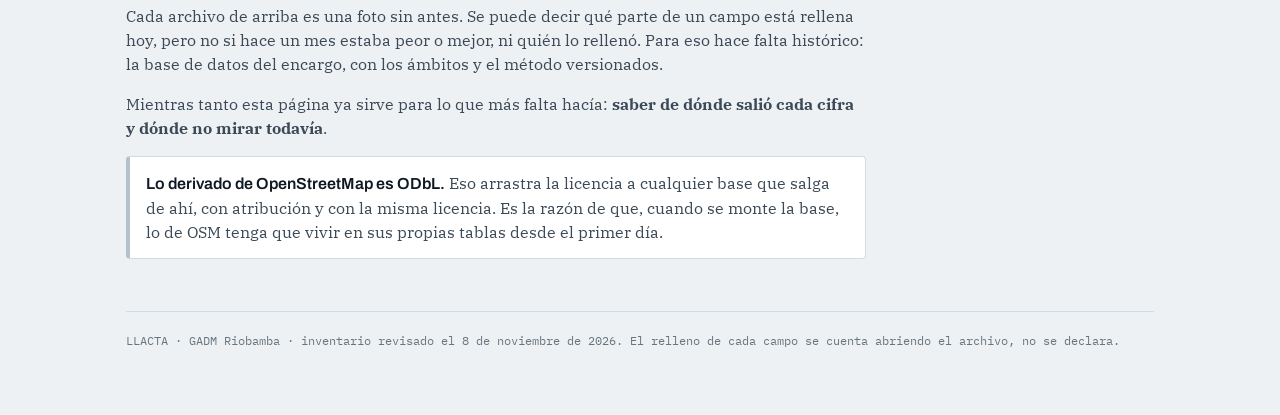
==== commit 1a649ba9: "Llevarse la informacion desde el levantamiento Estando delante de «rodadura al 81,2 %», lo que se qu" ====
--- a/levantamiento.html
+++ b/levantamiento.html
@@ -7,7 +7,7 @@
 <link rel="preconnect" href="https://fonts.googleapis.com">
 <link rel="preconnect" href="https://fonts.gstatic.com" crossorigin>
 <link href="https://fonts.googleapis.com/css2?family=Archivo:wght@400;600;700&family=IBM+Plex+Mono:wght@400;600&family=IBM+Plex+Serif:wght@400&display=swap" rel="stylesheet">
-<link rel="stylesheet" href="estilo.css?v=1794196965">
+<link rel="stylesheet" href="estilo.css?v=1794198071">
 </head>
 <body>
 
@@ -56,6 +56,16 @@
   <p class="cita" style="margin-top:12px" id="rod-pie"></p>
 
   <h2 class="gr-eyebrow" id="fuentes">Las cuatro fuentes</h2>
+  <div class="llevar">
+    <p class="que">
+      <strong>Llévate esto.</strong> Cada capa se descarga de donde el visor la
+      publica, sin copia intermedia. El inventario de abajo —qué campo está
+      relleno y cuánto— sale como tabla para abrir en Excel o como JSON.
+    </p>
+    <button class="gr-btn" id="bajar-csv">Relleno de campos (CSV)</button>
+    <button class="gr-btn gr-btn--secundario" id="bajar-rod">Rodadura (CSV)</button>
+    <a class="gr-btn gr-btn--secundario" href="datos/levantamiento.json" download>Inventario (JSON)</a>
+  </div>
   <div id="fuentes-lista"></div>
 
   <h2 class="gr-eyebrow" id="falta">Lo que esta ventana todavía no contesta</h2>
@@ -86,7 +96,7 @@
   <footer id="pie"></footer>
 </div>
 
-<script src="datos/levantamiento.js?v=1794196939"></script>
+<script src="datos/levantamiento.js?v=1794198044"></script>
 <script src="comun.js?v=1793914880"></script>
 <script src="iconos.js?v=1793914880"></script>
 <script>
@@ -166,10 +176,15 @@
       }).sort(function (a, b) { return a.pct - b.pct; });
 
       return '<div class="capa-lev">' +
-        '<div><h4>' + F.esc(c.archivo) + '</h4>' +
+        '<div class="ficha-capa"><div><h4>' + F.esc(c.archivo) + '</h4>' +
           '<span class="meta">' +
             (c.registros ? F.N.format(c.registros) + ' registros · ' : '') +
             F.peso(c.bytes) + ' · ' + F.esc(c.modificado) + '</span></div>' +
+          (c.descarga
+            ? '<a class="gr-btn gr-btn--secundario" href="' + F.esc(c.descarga) +
+              '" download>Descargar</a>'
+            : '') +
+        '</div>' +
         '<div class="relleno">' +
           (mirar.length
             ? mirar.map(function (x) { return campo(x); }).join('')
@@ -185,6 +200,59 @@
       '</section>';
   }).join('');
 
+  /* Las tablas, generadas aquí y no guardadas como archivos.
+   *
+   * Es el mismo dato que ya está en la página: escribirlo también en disco
+   * daría dos copias que se separan en cuanto una se regenere y la otra no.
+   *
+   * Separador de punto y coma y coma decimal, que es lo que Excel en español
+   * espera: con comas, un «81,2» parte la fila en dos columnas. Y con marca
+   * de orden de bytes delante, o las tildes salen rotas al abrirlo. */
+  function bajar(nombre, filas) {
+    var texto = '\ufeff' + filas.map(function (f) {
+      return f.map(function (celda) {
+        var s = String(celda == null ? '' : celda);
+        return /[;"\n]/.test(s) ? '"' + s.replace(/"/g, '""') + '"' : s;
+      }).join(';');
+    }).join('\r\n');
+    var a = document.createElement('a');
+    a.href = URL.createObjectURL(new Blob([texto], { type: 'text/csv;charset=utf-8' }));
+    a.download = nombre;
+    document.body.appendChild(a);
+    a.click();
+    a.remove();
+    setTimeout(function () { URL.revokeObjectURL(a.href); }, 1000);
+  }
+  var coma = function (n) { return String(n).replace('.', ','); };
+
+  document.getElementById('bajar-csv').addEventListener('click', function () {
+    var filas = [['fuente', 'licencia', 'archivo', 'registros', 'bytes',
+                  'modificado', 'campo', 'con_dato', 'relleno_pct']];
+    L.fuentes.forEach(function (f) {
+      f.capas.forEach(function (c) {
+        (c.campos || []).forEach(function (x) {
+          filas.push([f.nombre, f.licencia, c.archivo, c.registros, c.bytes,
+                      c.modificado, x.nombre, x.con_dato, coma(x.pct)]);
+        });
+      });
+    });
+    bajar('llacta_relleno_de_campos_' + L.generado + '.csv', filas);
+  });
+
+  var botonRod = document.getElementById('bajar-rod');
+  if (rod) {
+    botonRod.addEventListener('click', function () {
+      var filas = [['clase', 'tramos', 'km', 'pct_del_total', 'es_hueco']];
+      rod.clases.forEach(function (c) {
+        filas.push([c.clase, c.tramos, coma(c.km), coma(c.pct), c.sin_dato ? 'si' : 'no']);
+      });
+      filas.push(['TOTAL', rod.total_tramos, coma(rod.total_km), coma(100), '']);
+      bajar('llacta_rodadura_' + L.generado + '.csv', filas);
+    });
+  } else {
+    botonRod.remove();
+  }
+
   document.getElementById('pie').textContent =
     'LLACTA · GADM Riobamba · inventario revisado el ' + F.fecha(L.generado) +
     '. El relleno de cada campo se cuenta abriendo el archivo, no se declara.';
--- a/estilo.css
+++ b/estilo.css
@@ -669,3 +669,18 @@
 .rod-leyenda span{display:flex; align-items:center; gap:7px; font-family:var(--dato)}
 .rod-leyenda i{width:14px; height:12px; border-radius:2px; display:block}
 .rod-leyenda .hueco{color:var(--gr-aviso); font-weight:600}
+
+/* Llevarse la información: los botones de descarga del levantamiento. */
+.capa-lev{grid-template-areas:none}
+.capa-lev .ficha-capa{display:flex; flex-direction:column; gap:7px; align-items:flex-start}
+.llevar{
+  display:flex; gap:10px; flex-wrap:wrap; align-items:center;
+  background:var(--gr-superficie); border:1px solid var(--gr-linea);
+  border-radius:6px; padding:14px 16px; margin-bottom:18px;
+}
+.llevar .que{
+  font-family:var(--prosa); font-size:.88rem; color:var(--gr-tinta-2);
+  margin:0 auto 0 0; max-width:52ch;
+}
+.llevar .que strong{font-family:var(--ui); color:var(--gr-tinta)}
+.gr-btn--secundario:hover{background:var(--gr-azul-100)}
